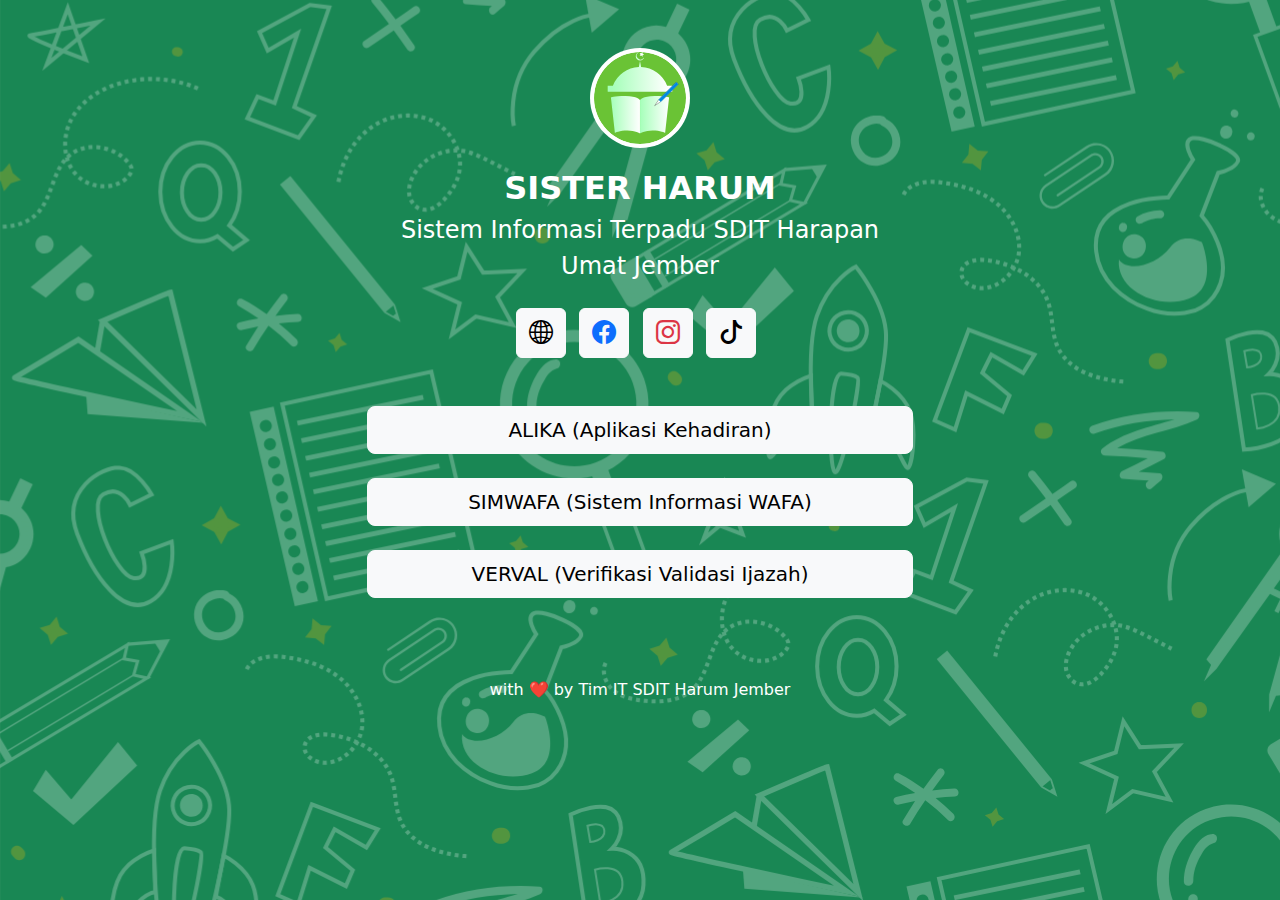
==== index.html @ 1ca61673 "fix minor" ====
<!DOCTYPE html>
<html lang="en">
  <head>
    <meta charset="UTF-8" />
    <meta http-equiv="X-UA-Compatible" content="IE=edge" />
    <meta name="viewport" content="width=device-width, initial-scale=1.0" />

    <link rel="stylesheet" href="assets/bootstrap/css/bootstrap.min.css" />
    <link
      rel="stylesheet"
      href="assets/icon-bootstrap/bootstrap-icons.min.css"
    />
    <link rel="stylesheet" href="css/app.css" />

    <title>Sister Menu</title>
  </head>
  <body>
    <div class="background">
      <div class="container">
        <div class="row justify-content-center">
          <div class="col-md-6 col-12">
            <div class="text-center">
              <img
                class="avatar bg-white rounded-circle p-1 mt-5"
                src="./img/logosdit.svg"
                alt="avatar"
              />

              <div class="text-white pb-2 mt-3">
                <p class="fs-2 fw-bold mb-0">SISTER HARUM</p>
                <p class="fs-4">
                  Sistem Informasi Terpadu SDIT Harapan Umat Jember
                </p>
              </div>
              <!-- <hr /> -->
              <div class="text-center pb-4 mb-4">
                <a href="https://sditharum.id/" class="btn btn-light me-2">
                  <i class="bi bi-globe2 fs-4"></i>
                </a>
                <a
                  href="https://web.facebook.com/sditharumjember"
                  class="btn btn-light me-2"
                  target="_blank"
                >
                  <i class="bi bi-facebook fs-4 text-primary"></i>
                </a>
                <a
                  href="https://www.instagram.com/sditharumjember"
                  class="btn btn-light me-2"
                  target="_blank"
                >
                  <i class="bi bi-instagram fs-4 text-danger"></i>
                </a>
                <a
                  href="https://www.tiktok.com/@sditharumjember"
                  class="btn btn-light me-2"
                  target="_blank"
                >
                  <i class="bi bi bi-tiktok fs-4"></i>
                </a>
              </div>

              <div class="row justify-content-center">
                <div class="col-12 mb-4">
                  <a
                    href="http://sister.sditharum.id:8000/"
                    class="btn btn-light btn-lg w-100"
                    target="_blank"
                  >
                    <div
                      class="d-flex align-items-center justify-content-center"
                    >
                      <!-- <i class="bi bi-qr-code-scan fs-3 me-3 float-start"></i> -->
                      <span class="float-end">
                        ALIKA (Aplikasi Kehadiran)
                      </span>
                    </div>
                  </a>
                </div>
                <div class="col-12 mb-4">
                  <a
                    href="http://sister.sditharum.id:9000/"
                    class="btn btn-light btn-lg w-100"
                    target="_blank"
                  >
                    <div
                      class="d-flex align-items-center justify-content-center"
                    >
                      <!-- <i class="bi bi-qr-code-scan fs-3 me-3 float-start"></i> -->
                      <span class="float-end">
                        SIMWAFA (Sistem Informasi WAFA)</span
                      >
                    </div>
                  </a>
                </div>
                <div class="col-12 mb-4">
                  <a
                    href="http://sister.sditharum.id:7000/"
                    class="btn btn-light btn-lg w-100"
                    target="_blank"
                  >
                    <div
                      class="d-flex align-items-center justify-content-center"
                    >
                      <!-- <i class="bi bi-qr-code-scan fs-3 me-3 float-start"></i> -->
                      <span class="float-end">
                        VERVAL (Verifikasi Validasi Ijazah)
                      </span>
                    </div>
                  </a>
                </div>
              </div>
              <p class="p-2 text-white text-center mt-5 mb-0">
                with ❤️ by Tim IT SDIT Harum Jember
              </p>
            </div>
          </div>
        </div>
      </div>
    </div>

    <script src="assets/bootstrap/js/bootstrap.bundle.min.js"></script>
  </body>
</html>
---- css/app.css ----
html, body{
  height: 100%;
}

body {
  min-height: 100%;
  background-color: #e8f2dd;
  background-image: url("../img/bgedu.svg");
  background-size: cover;
  z-index: -1;
}

.avatar{
  width: 100px;
}

.boxx{
  padding-top: 10px;
  padding-left: 10px;
  padding-right: 10px;
  background-color: rgba(255, 255, 255, 0.262);
  border-radius: 15px;
  
}
/* css background */
/* .background {
  background-image: url("../img/bgedu.svg");
  background-size: cover;
  z-index: -1;
} */
/* css static menu */
.img-soon{
  width: 50%;
}
.img-menu {
  width: 80px;
  height: 80px;
}
.menu {
  text-decoration: none;
  width: 150px;
  height: 150px;
  margin: 0 auto;
}
.menu:hover {
  transform: scale(0.96);
  border-bottom: 4px solid #13653f;
  border-top: 1px solid #13653f;
}
.menu a {
  text-decoration: none;
  color: white;
}

/* helper */
.rounded {
  border-radius: 10px !important;
}

/* .hr {
  display: block;
  border-radius: 20px;
  border: 3px solid white !important;
  width: 83%;
  margin: 0 auto;
  margin-top: 20px !important;
} */

@media (max-width: 600px) {

  .img-soon {
    width: 80%;
  }
  .menu {
    text-decoration: none;
    width: 110px;
    height: 110px;
  }
  .img-menu {
    width: 60px;
    height: 60px;
    padding: 10px !important;
  }
}
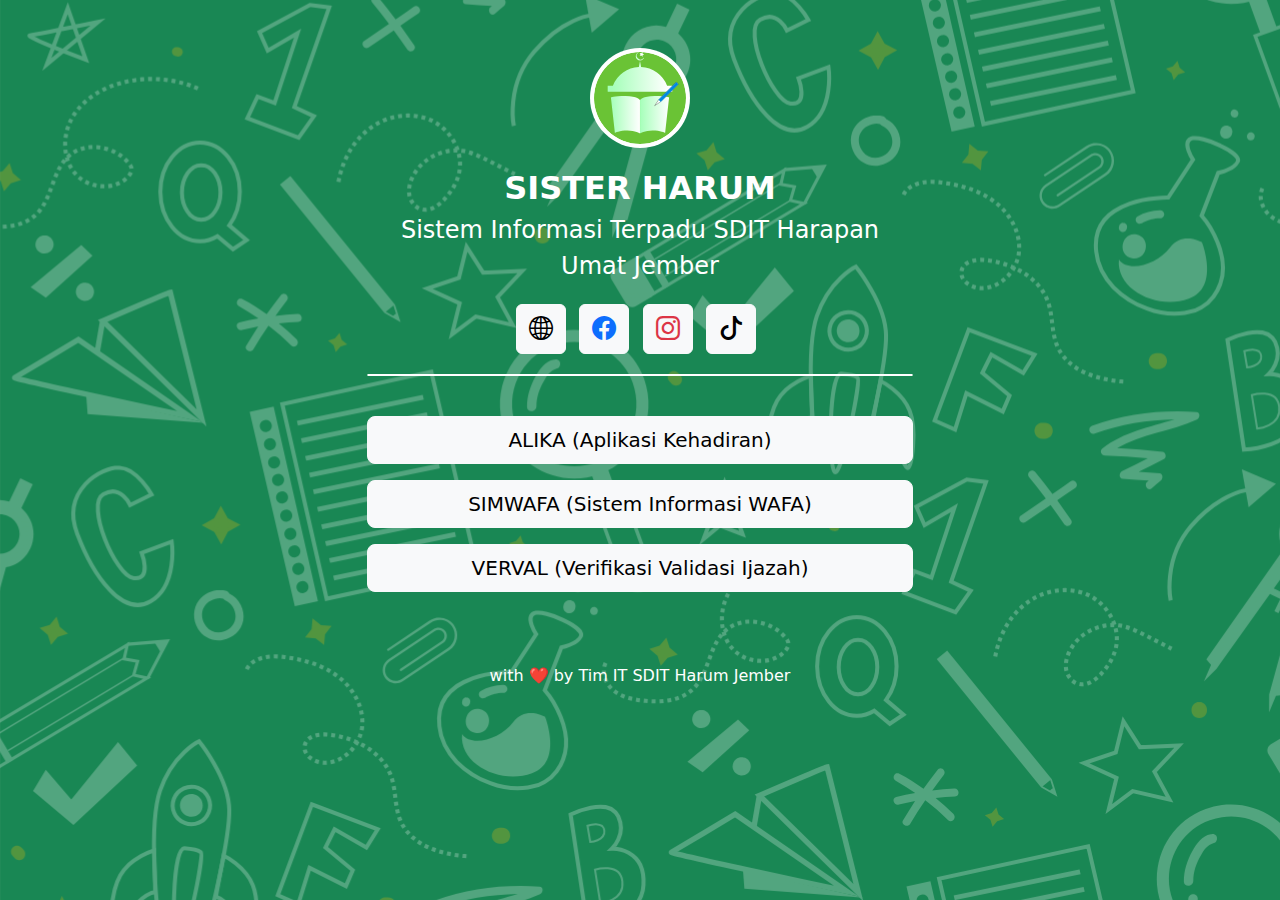
==== commit 3dcdb27d: "fix minor" ====
--- a/index.html
+++ b/index.html
@@ -26,14 +26,14 @@
                 alt="avatar"
               />
 
-              <div class="text-white pb-2 mt-3">
+              <div class="text-white pb-1 mt-3">
                 <p class="fs-2 fw-bold mb-0">SISTER HARUM</p>
                 <p class="fs-4">
                   Sistem Informasi Terpadu SDIT Harapan Umat Jember
                 </p>
               </div>
               <!-- <hr /> -->
-              <div class="text-center pb-4 mb-4">
+              <div class="text-center pb-4 mb-3">
                 <a href="https://sditharum.id/" class="btn btn-light me-2">
                   <i class="bi bi-globe2 fs-4"></i>
                 </a>
@@ -58,10 +58,11 @@
                 >
                   <i class="bi bi bi-tiktok fs-4"></i>
                 </a>
+                <hr class="hr" />
               </div>
 
               <div class="row justify-content-center">
-                <div class="col-12 mb-4">
+                <div class="col-12 mb-3">
                   <a
                     href="http://sister.sditharum.id:8000/"
                     class="btn btn-light btn-lg w-100"
@@ -77,7 +78,7 @@
                     </div>
                   </a>
                 </div>
-                <div class="col-12 mb-4">
+                <div class="col-12 mb-3">
                   <a
                     href="http://sister.sditharum.id:9000/"
                     class="btn btn-light btn-lg w-100"
@@ -93,7 +94,7 @@
                     </div>
                   </a>
                 </div>
-                <div class="col-12 mb-4">
+                <div class="col-12 mb-3">
                   <a
                     href="http://sister.sditharum.id:7000/"
                     class="btn btn-light btn-lg w-100"
--- a/css/app.css
+++ b/css/app.css
@@ -57,16 +57,20 @@
   border-radius: 10px !important;
 }
 
-/* .hr {
+.hr {
   display: block;
   border-radius: 20px;
-  border: 3px solid white !important;
-  width: 83%;
+  border: 1px solid white !important;
   margin: 0 auto;
   margin-top: 20px !important;
-} */
+  opacity: 1;
+}
+
 
 @media (max-width: 600px) {
+  .avatar{
+    width: 85px;
+  }
 
   .img-soon {
     width: 80%;
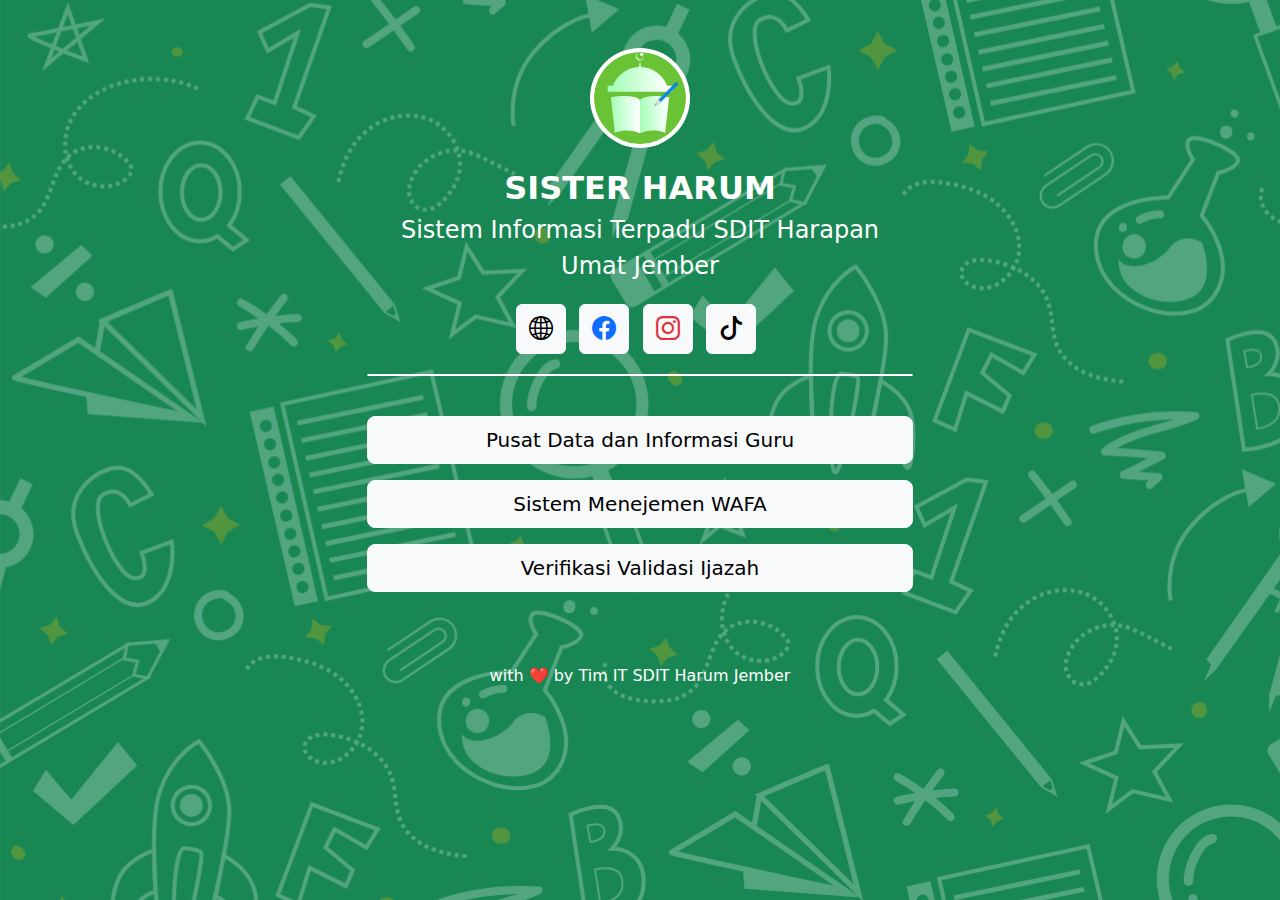
==== commit 914167f9: "fix ui" ====
--- a/index.html
+++ b/index.html
@@ -60,8 +60,54 @@
                 </a>
                 <hr class="hr" />
               </div>
+            </div>
+          </div>
 
+          <!-- <div class="row justify-content-center">
+            <div id="menu">
               <div class="row justify-content-center">
+                <div class="col-12 col-md-3 p-3">
+                  <div
+                    class="card shadow border-0 p-3 align-items-center text-center"
+                  >
+                    <img
+                      src="/img/database.svg"
+                      class="img-menu p-2 mb-2 bg-white rounded"
+                      alt="dbapps"
+                    />
+                    <h4>Pusdatin Guru SDIT</h4>
+                    <p>Pusat Data dan Informasi Guru SDIT Harum Jember</p>
+                    <a href="#" class="btn btn-success rounded mb-2 w-100">
+                      APK Guru
+                    </a>
+                  </div>
+                </div>
+                <div class="col-12 col-md-3 p-3">
+                  <div
+                    class="card shadow border-0 p-3 align-items-center text-center"
+                  >
+                    <img
+                      src="./img/book.png"
+                      class="img-menu p-2 mb-2 bg-white rounded"
+                      alt="dbapps"
+                    />
+                    <h4>Pusdatin Siswa SDIT</h4>
+                    <p>Pusat Data dan Informasi Guru SDIT Harum Jember</p>
+                    <a
+                      href="{{ asset('apk/sisterPresenceK.apk') }}"
+                      class="btn btn-success rounded mb-2 w-100"
+                    >
+                      APK Karyawan
+                    </a>
+                  </div>
+                </div>
+              </div>
+            </div>
+          </div> -->
+
+          <div class="container">
+            <div class="row justify-content-center">
+              <div class="col-md-6 col-12">
                 <div class="col-12 mb-3">
                   <a
                     href="http://sister.sditharum.id:8000/"
@@ -73,7 +119,7 @@
                     >
                       <!-- <i class="bi bi-qr-code-scan fs-3 me-3 float-start"></i> -->
                       <span class="float-end">
-                        ALIKA (Aplikasi Kehadiran)
+                        Pusat Data dan Informasi Guru
                       </span>
                     </div>
                   </a>
@@ -88,9 +134,7 @@
                       class="d-flex align-items-center justify-content-center"
                     >
                       <!-- <i class="bi bi-qr-code-scan fs-3 me-3 float-start"></i> -->
-                      <span class="float-end">
-                        SIMWAFA (Sistem Informasi WAFA)</span
-                      >
+                      <span class="float-end"> Sistem Menejemen WAFA</span>
                     </div>
                   </a>
                 </div>
@@ -105,7 +149,7 @@
                     >
                       <!-- <i class="bi bi-qr-code-scan fs-3 me-3 float-start"></i> -->
                       <span class="float-end">
-                        VERVAL (Verifikasi Validasi Ijazah)
+                        Verifikasi Validasi Ijazah
                       </span>
                     </div>
                   </a>
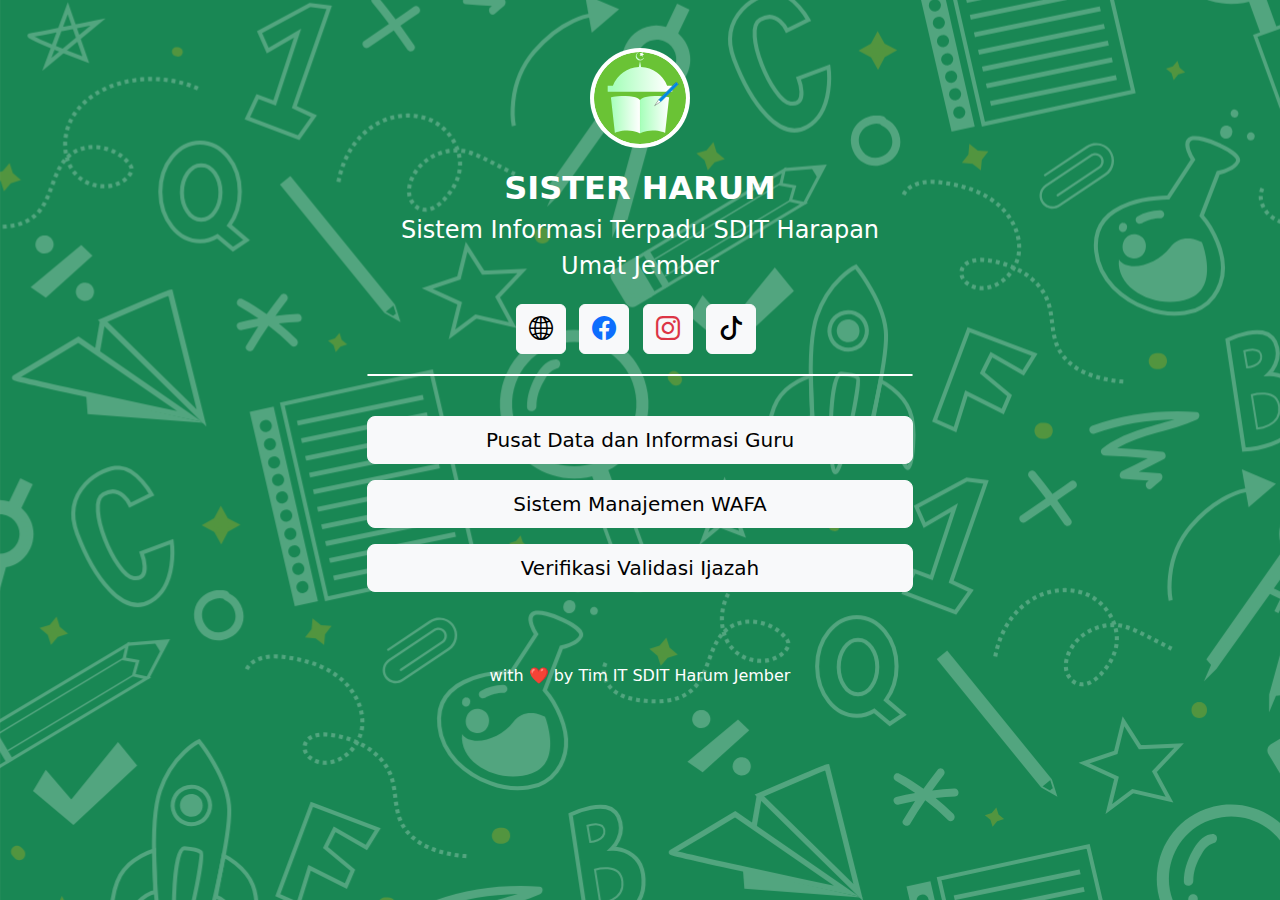
==== commit fc21a432: "fix minor" ====
--- a/index.html
+++ b/index.html
@@ -134,7 +134,7 @@
                       class="d-flex align-items-center justify-content-center"
                     >
                       <!-- <i class="bi bi-qr-code-scan fs-3 me-3 float-start"></i> -->
-                      <span class="float-end"> Sistem Menejemen WAFA</span>
+                      <span class="float-end"> Sistem Manajemen WAFA</span>
                     </div>
                   </a>
                 </div>
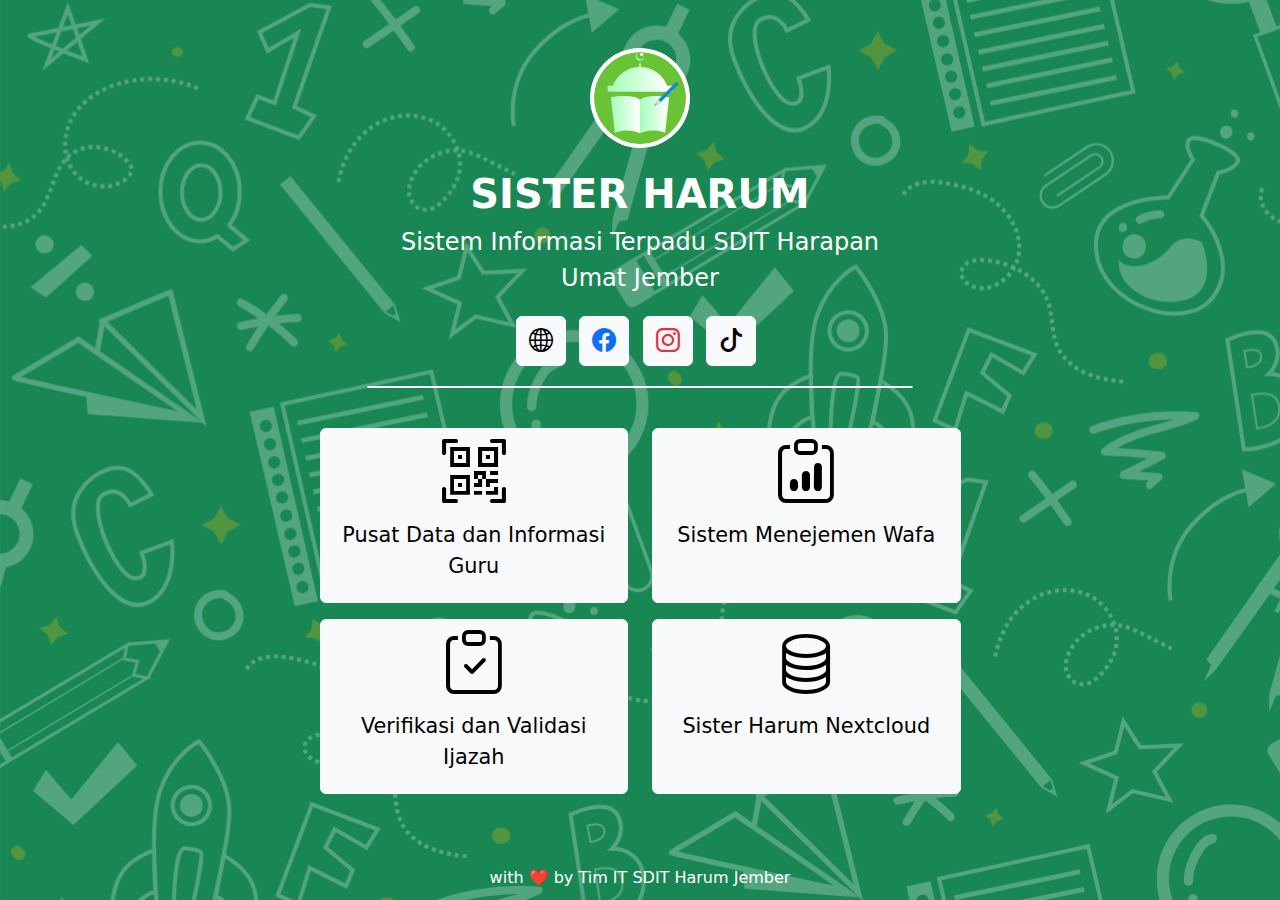
==== commit 66bd315b: "menu" ====
--- a/index.html
+++ b/index.html
@@ -27,12 +27,12 @@
               />
 
               <div class="text-white pb-1 mt-3">
-                <p class="fs-2 fw-bold mb-0">SISTER HARUM</p>
+                <p class="fs-1 fw-bold mb-0">SISTER HARUM</p>
                 <p class="fs-4">
                   Sistem Informasi Terpadu SDIT Harapan Umat Jember
                 </p>
               </div>
-              <!-- <hr /> -->
+
               <div class="text-center pb-4 mb-3">
                 <a href="https://sditharum.id/" class="btn btn-light me-2">
                   <i class="bi bi-globe2 fs-4"></i>
@@ -63,98 +63,64 @@
             </div>
           </div>
 
-          <!-- <div class="row justify-content-center">
-            <div id="menu">
-              <div class="row justify-content-center">
-                <div class="col-12 col-md-3 p-3">
-                  <div
-                    class="card shadow border-0 p-3 align-items-center text-center"
-                  >
-                    <img
-                      src="/img/database.svg"
-                      class="img-menu p-2 mb-2 bg-white rounded"
-                      alt="dbapps"
-                    />
-                    <h4>Pusdatin Guru SDIT</h4>
-                    <p>Pusat Data dan Informasi Guru SDIT Harum Jember</p>
-                    <a href="#" class="btn btn-success rounded mb-2 w-100">
-                      APK Guru
+          <!-- ini menu -->
+          <div class="container">
+            <div class="row justify-content-center">
+              <div class="col-md-7 col-12">
+                <div class="row">
+                  <div class="col-md-6 col-6 mb-3">
+                    <a
+                      href="http://sister.sditharum.id:8000/"
+                      class="btn btn-light w-100 kotak"
+                      target="_blank"
+                    >
+                      <i class="bi bi-qr-code-scan display-3"></i>
+                      <br />
+
+                      <span class="d-block mt-2 fonts"
+                        >Pusat Data dan Informasi Guru</span
+                      >
                     </a>
                   </div>
-                </div>
-                <div class="col-12 col-md-3 p-3">
-                  <div
-                    class="card shadow border-0 p-3 align-items-center text-center"
-                  >
-                    <img
-                      src="./img/book.png"
-                      class="img-menu p-2 mb-2 bg-white rounded"
-                      alt="dbapps"
-                    />
-                    <h4>Pusdatin Siswa SDIT</h4>
-                    <p>Pusat Data dan Informasi Guru SDIT Harum Jember</p>
+                  <div class="col-md-6 col-6 mb-3">
                     <a
-                      href="{{ asset('apk/sisterPresenceK.apk') }}"
-                      class="btn btn-success rounded mb-2 w-100"
+                      href="http://sister.sditharum.id:9000/"
+                      class="btn btn-light w-100 kotak"
+                      target="_blank"
                     >
-                      APK Karyawan
+                      <i class="bi bi-clipboard-data display-3"></i>
+                      <span class="d-block mt-2 fonts"
+                        >Sistem Menejemen Wafa</span
+                      >
+                    </a>
+                  </div>
+                  <div class="col-md-6 col-6 mb-3">
+                    <a
+                      href="http://sister.sditharum.id:7000/"
+                      class="btn btn-light w-100 kotak"
+                      target="_blank"
+                    >
+                      <i class="bi bi-clipboard-check display-3"></i>
+                      <span class="d-block mt-2 fonts"
+                        >Verifikasi dan Validasi Ijazah</span
+                      >
+                    </a>
+                  </div>
+                  <div class="col-md-6 col-6 mb-3">
+                    <a
+                      href="http://sister.sditharum.id:7000/"
+                      class="btn btn-light w-100 kotak"
+                      target="_blank"
+                    >
+                      <i class="bi bi-database display-3"></i>
+                      <span class="d-block mt-2 fonts"
+                        >Sister Harum Nextcloud</span
+                      >
                     </a>
                   </div>
                 </div>
               </div>
-            </div>
-          </div> -->
 
-          <div class="container">
-            <div class="row justify-content-center">
-              <div class="col-md-6 col-12">
-                <div class="col-12 mb-3">
-                  <a
-                    href="http://sister.sditharum.id:8000/"
-                    class="btn btn-light btn-lg w-100"
-                    target="_blank"
-                  >
-                    <div
-                      class="d-flex align-items-center justify-content-center"
-                    >
-                      <!-- <i class="bi bi-qr-code-scan fs-3 me-3 float-start"></i> -->
-                      <span class="float-end">
-                        Pusat Data dan Informasi Guru
-                      </span>
-                    </div>
-                  </a>
-                </div>
-                <div class="col-12 mb-3">
-                  <a
-                    href="http://sister.sditharum.id:9000/"
-                    class="btn btn-light btn-lg w-100"
-                    target="_blank"
-                  >
-                    <div
-                      class="d-flex align-items-center justify-content-center"
-                    >
-                      <!-- <i class="bi bi-qr-code-scan fs-3 me-3 float-start"></i> -->
-                      <span class="float-end"> Sistem Manajemen WAFA</span>
-                    </div>
-                  </a>
-                </div>
-                <div class="col-12 mb-3">
-                  <a
-                    href="http://sister.sditharum.id:7000/"
-                    class="btn btn-light btn-lg w-100"
-                    target="_blank"
-                  >
-                    <div
-                      class="d-flex align-items-center justify-content-center"
-                    >
-                      <!-- <i class="bi bi-qr-code-scan fs-3 me-3 float-start"></i> -->
-                      <span class="float-end">
-                        Verifikasi Validasi Ijazah
-                      </span>
-                    </div>
-                  </a>
-                </div>
-              </div>
               <p class="p-2 text-white text-center mt-5 mb-0">
                 with ❤️ by Tim IT SDIT Harum Jember
               </p>
--- a/css/app.css
+++ b/css/app.css
@@ -14,20 +14,7 @@
   width: 100px;
 }
 
-.boxx{
-  padding-top: 10px;
-  padding-left: 10px;
-  padding-right: 10px;
-  background-color: rgba(255, 255, 255, 0.262);
-  border-radius: 15px;
-  
-}
-/* css background */
-/* .background {
-  background-image: url("../img/bgedu.svg");
-  background-size: cover;
-  z-index: -1;
-} */
+
 /* css static menu */
 .img-soon{
   width: 50%;
@@ -66,6 +53,16 @@
   opacity: 1;
 }
 
+.lebarbox{
+  width: 500px;
+}
+.kotak{
+  height: 175px;
+  width: 100%;
+}
+.fonts{
+  font-size: 1.3rem;
+}
 
 @media (max-width: 600px) {
   .avatar{
@@ -85,4 +82,12 @@
     height: 60px;
     padding: 10px !important;
   }
+  .kotak{
+    height: 125px;
+    width: 100%;
+  }
+  .fonts{
+    font-size: 1.1rem;
+  }
+  
 }
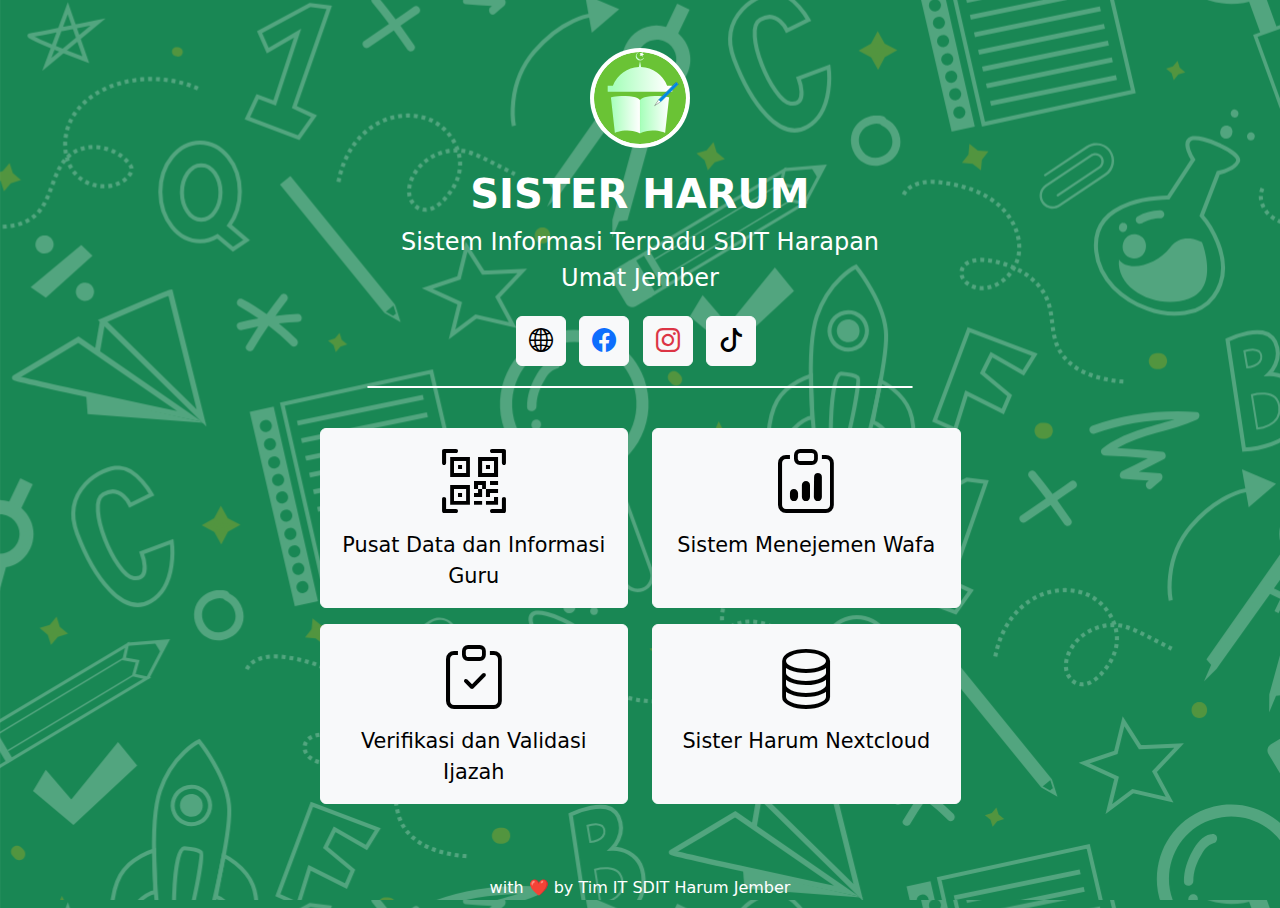
==== commit 989b4286: "menu" ====
--- a/index.html
+++ b/index.html
@@ -108,7 +108,7 @@
                   </div>
                   <div class="col-md-6 col-6 mb-3">
                     <a
-                      href="http://sister.sditharum.id:7000/"
+                      href="http://sister.sditharum.id/nextcloud"
                       class="btn btn-light w-100 kotak"
                       target="_blank"
                     >
--- a/css/app.css
+++ b/css/app.css
@@ -57,8 +57,9 @@
   width: 500px;
 }
 .kotak{
-  height: 175px;
+  height: 180px;
   width: 100%;
+  padding: 16px;
 }
 .fonts{
   font-size: 1.3rem;
@@ -83,8 +84,9 @@
     padding: 10px !important;
   }
   .kotak{
-    height: 125px;
+    height: 130px;
     width: 100%;
+    padding: 10px;
   }
   .fonts{
     font-size: 1.1rem;
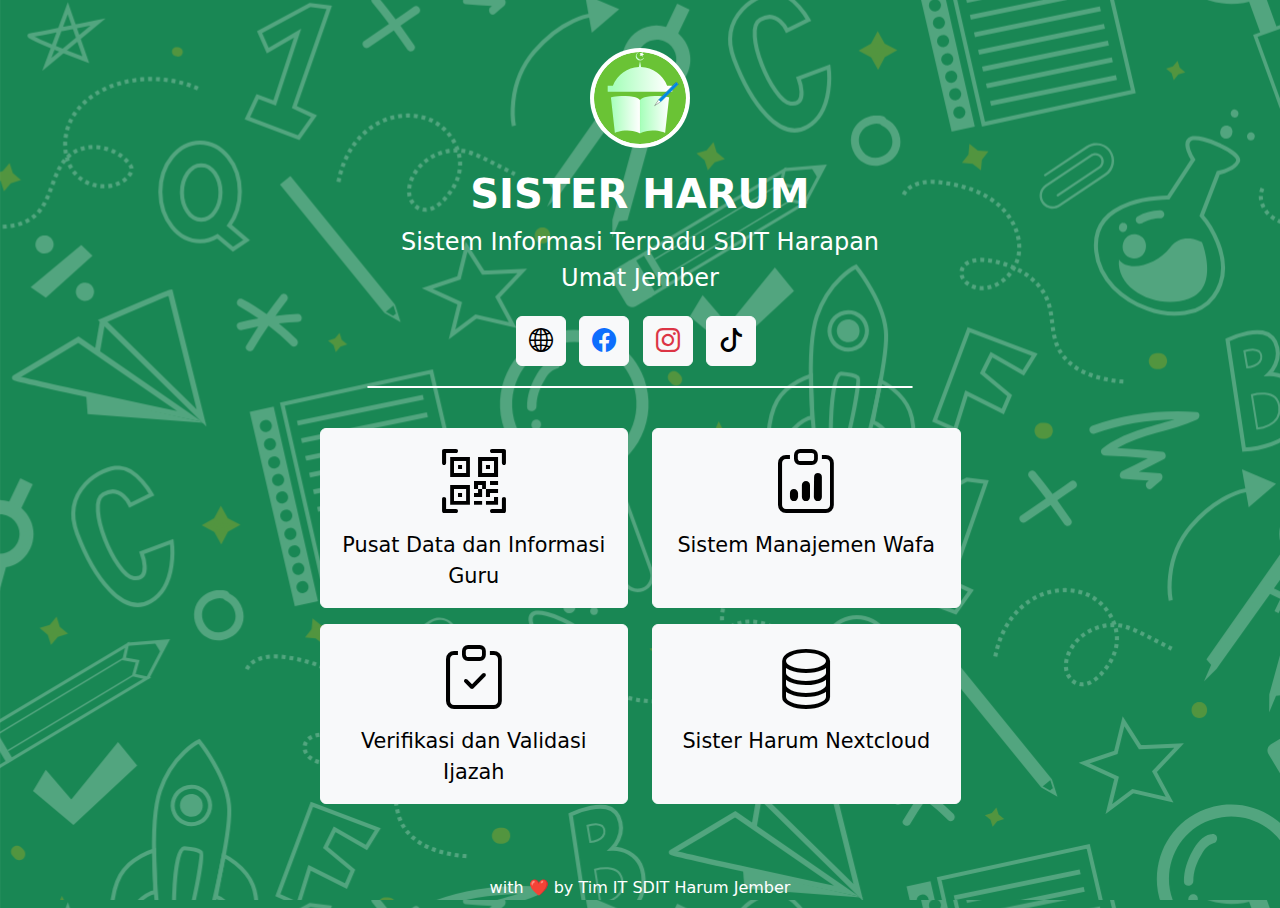
==== commit f0f8d9c8: "menu" ====
--- a/index.html
+++ b/index.html
@@ -90,7 +90,7 @@
                     >
                       <i class="bi bi-clipboard-data display-3"></i>
                       <span class="d-block mt-2 fonts"
-                        >Sistem Menejemen Wafa</span
+                        >Sistem Manajemen Wafa</span
                       >
                     </a>
                   </div>
--- a/css/app.css
+++ b/css/app.css
@@ -84,7 +84,7 @@
     padding: 10px !important;
   }
   .kotak{
-    height: 130px;
+    height: 150px;
     width: 100%;
     padding: 10px;
   }
